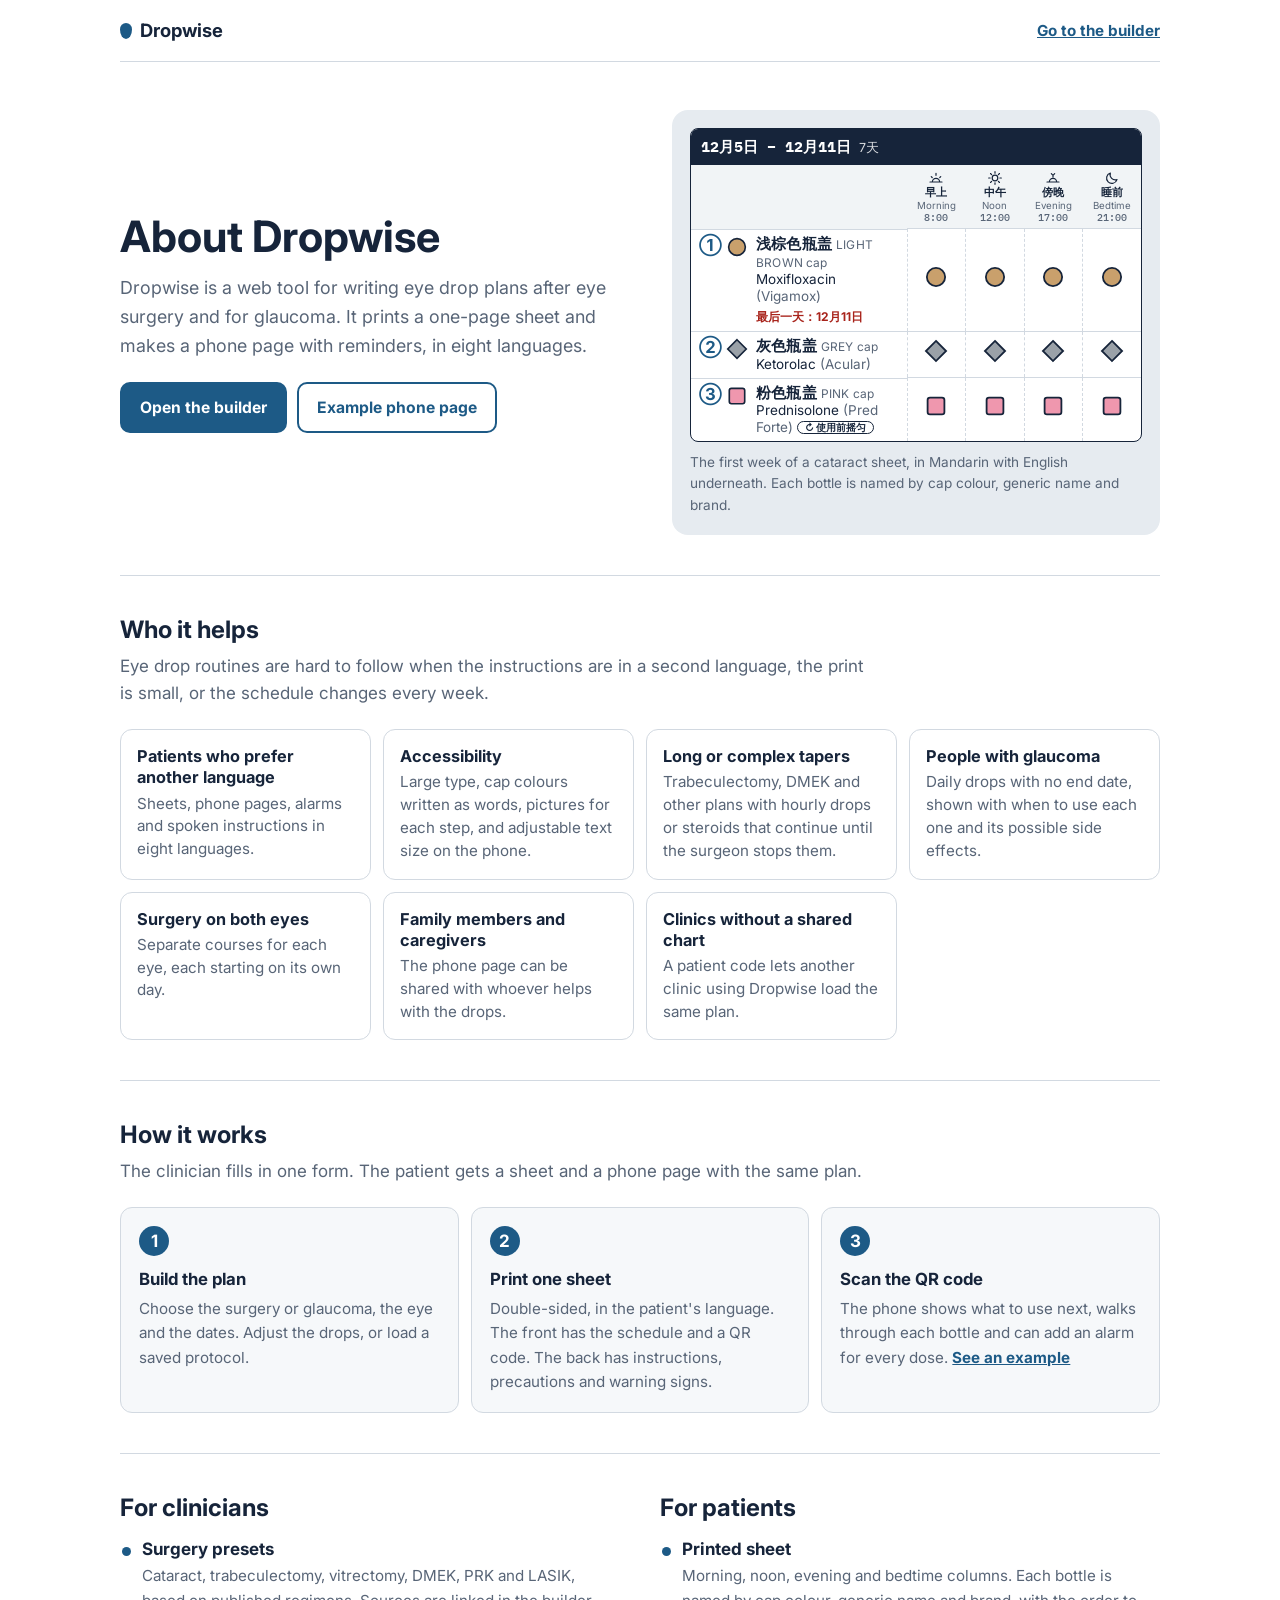
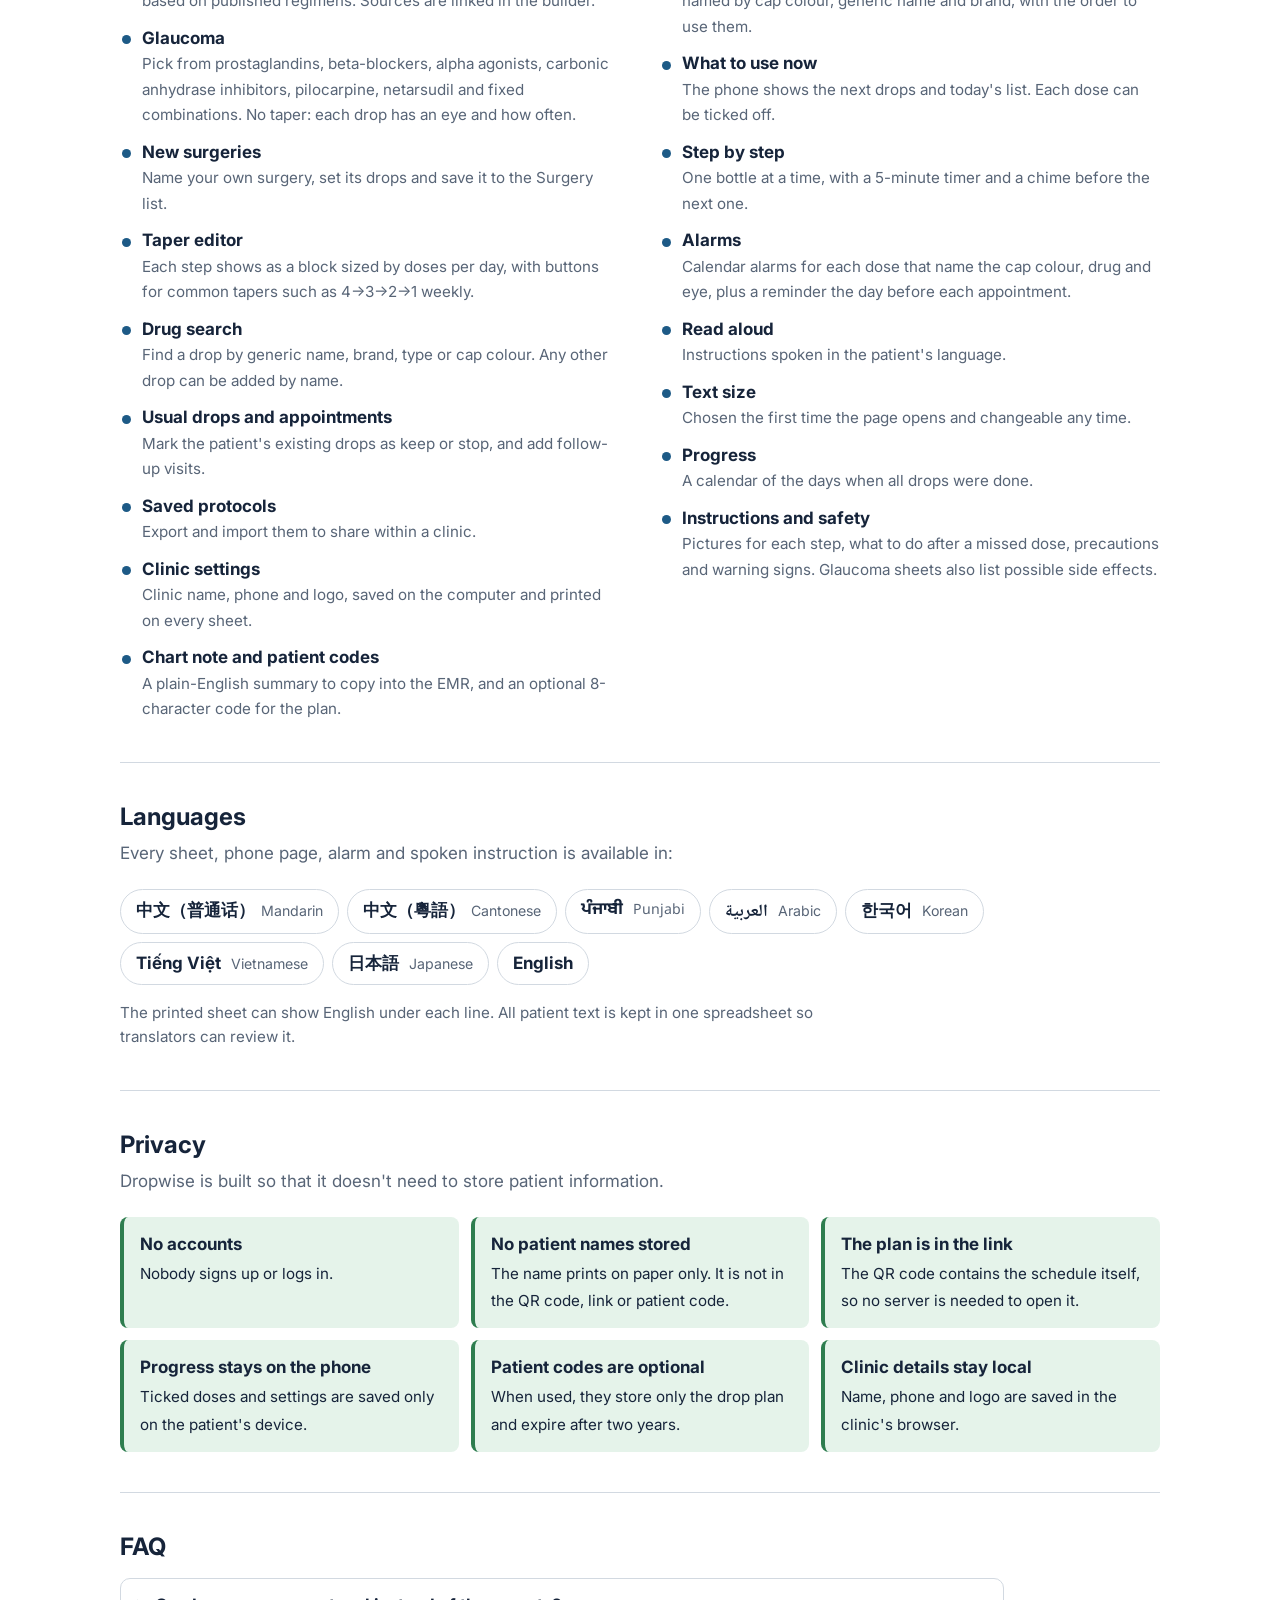
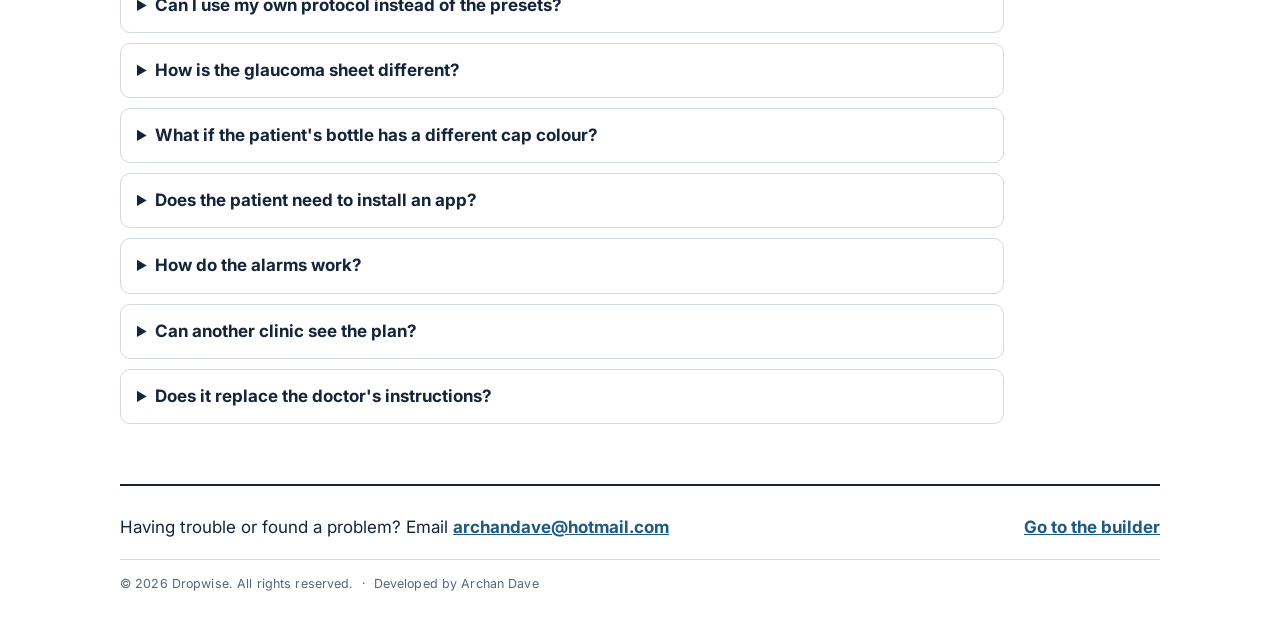
==== about.html @ 9ec84f25 "Add files via upload" ====
<!doctype html>
<html lang="en">
<head>
<meta charset="utf-8">
<meta name="viewport" content="width=device-width, initial-scale=1, viewport-fit=cover">
<title>About Dropwise</title>
<meta name="description" content="What Dropwise does: eye drop schedules after eye surgery and for glaucoma, as a printed sheet and a phone page in eight languages.">
<link rel="icon" href="icon.svg" type="image/svg+xml">
<link rel="preconnect" href="https://fonts.googleapis.com">
<link rel="stylesheet" href="https://fonts.googleapis.com/css2?family=Inter:wght@400;500;600;700&family=IBM+Plex+Mono:wght@500&family=Noto+Sans+Gurmukhi:wght@400;700&family=Noto+Naskh+Arabic:wght@400;700&display=swap">
<link rel="stylesheet" href="css/dropwise.css">
<style>
/* Layout: a hero that pairs a short description with a real pill card drawn by the app, then one section per topic. */
/* This page uses Inter; the sample card and language chips keep their script fonts through var(--f-body) */
:root{--f-body:"Inter", system-ui, -apple-system, "Segoe UI", sans-serif}
body{background:var(--paper);font-size:17px;line-height:1.6;font-family:var(--f-body)}
.wrap{max-width:1080px;margin:0 auto;padding-inline:20px}
.nav{display:flex;justify-content:space-between;align-items:center;gap:12px;padding-block:16px;border-bottom:1px solid var(--rule)}
.logo{display:flex;align-items:center;gap:8px;font-weight:700;font-size:1.15rem;color:var(--ink);text-decoration:none}
.drop-mark{width:12px;height:16px;background:var(--accent);border-radius:50%/60% 60% 40% 40%;transform:rotate(180deg);display:inline-block}
.nav a.cta{font-weight:700;color:var(--accent);font-size:.95rem}

.hero{display:grid;grid-template-columns:minmax(0,1.05fr) minmax(0,1fr);gap:40px;align-items:center;padding-block:48px 40px}
@media (max-width:860px){.hero{grid-template-columns:minmax(0,1fr);gap:28px;padding-block:32px}}
h1{font-size:clamp(1.9rem,4.4vw,2.7rem);line-height:1.12;margin:0 0 14px;text-wrap:balance}
.lede{font-size:1.12rem;color:var(--muted);margin:0 0 22px;max-width:34em}
.buttons{display:flex;flex-wrap:wrap;gap:10px}
.button{display:inline-flex;align-items:center;gap:6px;border-radius:10px;padding:11px 18px;font-weight:700;text-decoration:none;border:2px solid var(--accent);font-size:.98rem}
.button.solid{background:var(--accent);color:var(--accent-ink)}
.button.ghost{color:var(--accent);background:transparent}
.sample{background:var(--desk);border-radius:16px;padding:18px;margin:0;display:flex;flex-direction:column;gap:10px}
.sample .pcards{grid-template-columns:minmax(0,1fr)}
.sample .pcard{background:var(--paper);font-size:15px}
.sample .key,.sample .order-note{display:none}
.sample figcaption{font-size:.85rem;color:var(--muted)}

section.block{padding-block:40px;border-top:1px solid var(--rule)}
h2{font-size:1.5rem;line-height:1.2;margin:0 0 8px}
.sub{color:var(--muted);margin:0 0 22px;max-width:44em}

.cards{display:grid;grid-template-columns:repeat(auto-fill,minmax(min(100%,240px),1fr));gap:12px}
.cards article{border:1px solid var(--rule);border-radius:12px;padding:16px;background:var(--paper)}
.cards h3{font-size:1.02rem;margin:0 0 4px;line-height:1.3}
.cards p{margin:0;color:var(--muted);font-size:.95rem;line-height:1.5}

.steps{list-style:none;margin:0;padding:0;display:grid;grid-template-columns:repeat(auto-fit,minmax(min(100%,260px),1fr));gap:12px;counter-reset:step}
.steps li{border:1px solid var(--rule);border-radius:12px;padding:18px;counter-increment:step;background:var(--panel)}
.steps li::before{content:counter(step);display:grid;place-items:center;width:30px;height:30px;border-radius:50%;background:var(--accent);color:var(--accent-ink);font-weight:700;margin-bottom:10px}
.steps h3{font-size:1.05rem;margin:0 0 4px}
.steps p{margin:0;color:var(--muted);font-size:.95rem}
.steps a{color:var(--accent);font-weight:700}

.two{display:grid;grid-template-columns:repeat(2,minmax(0,1fr));gap:40px}
@media (max-width:860px){.two{grid-template-columns:minmax(0,1fr);gap:32px}}
.feat{list-style:none;margin:14px 0 0;padding:0;display:flex;flex-direction:column;gap:12px}
.feat li{position:relative;padding-inline-start:22px;line-height:1.5}
.feat li::before{content:"";position:absolute;inset-inline-start:2px;top:.55em;width:9px;height:9px;border-radius:50%;background:var(--accent)}
.feat b{display:block}
.feat span{color:var(--muted);font-size:.95rem}

.langs{display:flex;flex-wrap:wrap;gap:8px;list-style:none;margin:0;padding:0}
.langs li{border:1px solid var(--rule);border-radius:99px;padding:7px 15px;font-weight:700;background:var(--paper)}
.langs li small{font-weight:400;color:var(--muted);margin-inline-start:6px}
.note{color:var(--muted);margin:16px 0 0;max-width:46em;font-size:.95rem}

.privacy{display:grid;grid-template-columns:repeat(auto-fill,minmax(min(100%,300px),1fr));gap:12px}
.privacy div{border-inline-start:4px solid var(--good);background:var(--good-bg);border-radius:8px;padding:14px 16px}
.privacy b{display:block;margin-bottom:2px}
.privacy span{font-size:.95rem}

.faq{display:flex;flex-direction:column;gap:10px;max-width:52em;margin-top:16px}
.faq details{border:1px solid var(--rule);border-radius:10px;padding:13px 16px;background:var(--paper)}
.faq summary{font-weight:700;cursor:pointer}
.faq p{margin:8px 0 0;color:var(--muted)}

footer{border-top:2px solid var(--ink);margin-top:20px;padding-block:28px 48px;display:flex;flex-direction:column;gap:18px}
.foot-row{display:flex;justify-content:space-between;align-items:center;gap:12px 24px;flex-wrap:wrap}
.contact{margin:0}
footer a{color:var(--accent);font-weight:700}
.contact a{overflow-wrap:anywhere}
.foot-legal{margin:0;border-top:1px solid var(--rule);padding-top:14px;display:flex;flex-wrap:wrap;gap:2px 8px;font-size:.78rem;font-weight:400;color:var(--muted);letter-spacing:.01em}
@media (max-width:600px){.foot-legal .sep{display:none}.foot-legal{flex-direction:column}}
</style>
</head>
<body>
<div class="wrap">
  <nav class="nav" aria-label="Dropwise">
    <a class="logo" href="index.html"><span class="drop-mark" aria-hidden="true"></span>Dropwise</a>
    <a class="cta" href="index.html">Go to the builder</a>
  </nav>

  <header class="hero">
    <div>
      <h1>About Dropwise</h1>
      <p class="lede">Dropwise is a web tool for writing eye drop plans after eye surgery and for glaucoma. It prints a one-page sheet and makes a phone page with reminders, in eight languages.</p>
      <div class="buttons">
        <a class="button solid" href="index.html">Open the builder</a>
        <a class="button ghost" id="exampleLink" href="patient.html" target="_blank" rel="noopener">Example phone page</a>
      </div>
    </div>
    <figure class="sample" aria-label="Sample from a patient sheet">
      <div id="sampleCard"></div>
      <figcaption>The first week of a cataract sheet, in Mandarin with English underneath. Each bottle is named by cap colour, generic name and brand.</figcaption>
    </figure>
  </header>

  <section class="block" aria-labelledby="who">
    <h2 id="who">Who it helps</h2>
    <p class="sub">Eye drop routines are hard to follow when the instructions are in a second language, the print is small, or the schedule changes every week.</p>
    <div class="cards">
      <article><h3>Patients who prefer another language</h3><p>Sheets, phone pages, alarms and spoken instructions in eight languages.</p></article>
      <article><h3>Accessibility</h3><p>Large type, cap colours written as words, pictures for each step, and adjustable text size on the phone.</p></article>
      <article><h3>Long or complex tapers</h3><p>Trabeculectomy, DMEK and other plans with hourly drops or steroids that continue until the surgeon stops them.</p></article>
      <article><h3>People with glaucoma</h3><p>Daily drops with no end date, shown with when to use each one and its possible side effects.</p></article>
      <article><h3>Surgery on both eyes</h3><p>Separate courses for each eye, each starting on its own day.</p></article>
      <article><h3>Family members and caregivers</h3><p>The phone page can be shared with whoever helps with the drops.</p></article>
      <article><h3>Clinics without a shared chart</h3><p>A patient code lets another clinic using Dropwise load the same plan.</p></article>
    </div>
  </section>

  <section class="block" aria-labelledby="how">
    <h2 id="how">How it works</h2>
    <p class="sub">The clinician fills in one form. The patient gets a sheet and a phone page with the same plan.</p>
    <ol class="steps">
      <li><h3>Build the plan</h3><p>Choose the surgery or glaucoma, the eye and the dates. Adjust the drops, or load a saved protocol.</p></li>
      <li><h3>Print one sheet</h3><p>Double-sided, in the patient's language. The front has the schedule and a QR code. The back has instructions, precautions and warning signs.</p></li>
      <li><h3>Scan the QR code</h3><p>The phone shows what to use next, walks through each bottle and can add an alarm for every dose. <a id="exampleLink2" href="patient.html" target="_blank" rel="noopener">See an example</a></p></li>
    </ol>
  </section>

  <section class="block" aria-labelledby="clin">
    <div class="two">
      <div>
        <h2 id="clin">For clinicians</h2>
        <ul class="feat">
          <li><b>Surgery presets</b><span>Cataract, trabeculectomy, vitrectomy, DMEK, PRK and LASIK, based on published regimens. Sources are linked in the builder.</span></li>
          <li><b>Glaucoma</b><span>Pick from prostaglandins, beta-blockers, alpha agonists, carbonic anhydrase inhibitors, pilocarpine, netarsudil and fixed combinations. No taper: each drop has an eye and how often.</span></li>
          <li><b>New surgeries</b><span>Name your own surgery, set its drops and save it to the Surgery list.</span></li>
          <li><b>Taper editor</b><span>Each step shows as a block sized by doses per day, with buttons for common tapers such as 4→3→2→1 weekly.</span></li>
          <li><b>Drug search</b><span>Find a drop by generic name, brand, type or cap colour. Any other drop can be added by name.</span></li>
          <li><b>Usual drops and appointments</b><span>Mark the patient's existing drops as keep or stop, and add follow-up visits.</span></li>
          <li><b>Saved protocols</b><span>Export and import them to share within a clinic.</span></li>
          <li><b>Clinic settings</b><span>Clinic name, phone and logo, saved on the computer and printed on every sheet.</span></li>
          <li><b>Chart note and patient codes</b><span>A plain-English summary to copy into the EMR, and an optional 8-character code for the plan.</span></li>
        </ul>
      </div>
      <div>
        <h2 id="pat">For patients</h2>
        <ul class="feat">
          <li><b>Printed sheet</b><span>Morning, noon, evening and bedtime columns. Each bottle is named by cap colour, generic name and brand, with the order to use them.</span></li>
          <li><b>What to use now</b><span>The phone shows the next drops and today's list. Each dose can be ticked off.</span></li>
          <li><b>Step by step</b><span>One bottle at a time, with a 5-minute timer and a chime before the next one.</span></li>
          <li><b>Alarms</b><span>Calendar alarms for each dose that name the cap colour, drug and eye, plus a reminder the day before each appointment.</span></li>
          <li><b>Read aloud</b><span>Instructions spoken in the patient's language.</span></li>
          <li><b>Text size</b><span>Chosen the first time the page opens and changeable any time.</span></li>
          <li><b>Progress</b><span>A calendar of the days when all drops were done.</span></li>
          <li><b>Instructions and safety</b><span>Pictures for each step, what to do after a missed dose, precautions and warning signs. Glaucoma sheets also list possible side effects.</span></li>
        </ul>
      </div>
    </div>
  </section>

  <section class="block" aria-labelledby="langs">
    <h2 id="langs">Languages</h2>
    <p class="sub">Every sheet, phone page, alarm and spoken instruction is available in:</p>
    <ul class="langs">
      <li lang="zh-Hans">中文（普通话）<small>Mandarin</small></li>
      <li lang="zh-Hant">中文（粵語）<small>Cantonese</small></li>
      <li lang="pa">ਪੰਜਾਬੀ <small>Punjabi</small></li>
      <li><span lang="ar" dir="rtl">العربية</span> <small>Arabic</small></li>
      <li lang="ko">한국어 <small>Korean</small></li>
      <li lang="vi">Tiếng Việt <small>Vietnamese</small></li>
      <li lang="ja">日本語 <small>Japanese</small></li>
      <li>English</li>
    </ul>
    <p class="note">The printed sheet can show English under each line. All patient text is kept in one spreadsheet so translators can review it.</p>
  </section>

  <section class="block" aria-labelledby="privacy">
    <h2 id="privacy">Privacy</h2>
    <p class="sub">Dropwise is built so that it doesn't need to store patient information.</p>
    <div class="privacy">
      <div><b>No accounts</b><span>Nobody signs up or logs in.</span></div>
      <div><b>No patient names stored</b><span>The name prints on paper only. It is not in the QR code, link or patient code.</span></div>
      <div><b>The plan is in the link</b><span>The QR code contains the schedule itself, so no server is needed to open it.</span></div>
      <div><b>Progress stays on the phone</b><span>Ticked doses and settings are saved only on the patient's device.</span></div>
      <div><b>Patient codes are optional</b><span>When used, they store only the drop plan and expire after two years.</span></div>
      <div><b>Clinic details stay local</b><span>Name, phone and logo are saved in the clinic's browser.</span></div>
    </div>
  </section>

  <section class="block" aria-labelledby="faq">
    <h2 id="faq">FAQ</h2>
    <div class="faq">
      <details><summary>Can I use my own protocol instead of the presets?</summary><p>Yes. Every drop and taper step can be edited, and the result can be saved as a protocol or as a new surgery.</p></details>
      <details><summary>How is the glaucoma sheet different?</summary><p>There is no taper or end date. The sheet shows one "every day" card with the time of day for each drop, then a card per bottle with which eye, how often and possible side effects. The back has glaucoma precautions and warning signs.</p></details>
      <details><summary>What if the patient's bottle has a different cap colour?</summary><p>Change the cap colour for that drop in the builder. The sheet, phone page and alarms also remind patients to check the drug name on the label.</p></details>
      <details><summary>Does the patient need to install an app?</summary><p>No. The QR code opens a web page. It can be added to the home screen and works without internet once opened.</p></details>
      <details><summary>How do the alarms work?</summary><p>The phone page creates a calendar file, and the phone's calendar sounds an alarm at each dose time. If the plan changes, the patient is told to delete the old alarms before adding new ones.</p></details>
      <details><summary>Can another clinic see the plan?</summary><p>Only if the patient shares their link or code. A clinic that uses Dropwise can enter the code to load the plan.</p></details>
      <details><summary>Does it replace the doctor's instructions?</summary><p>No. The presets are starting points. The sheet shows whatever the prescribing doctor sets, and patients should follow their own doctor's instructions.</p></details>
    </div>
  </section>

  <footer>
    <div class="foot-row">
      <p class="contact">Having trouble or found a problem? Email <a href="mailto:archandave@hotmail.com?subject=Dropwise">archandave@hotmail.com</a></p>
      <a href="index.html">Go to the builder</a>
    </div>
    <p class="foot-legal"><span>© 2026 Dropwise. All rights reserved.</span><span class="sep" aria-hidden="true">·</span><span>Developed by Archan Dave</span></p>
  </footer>
</div>

<script src="js/i18n.js"></script>
<script src="js/core.js"></script>
<script>
(() => {
  const today = new Date(); today.setHours(0,0,0,0);
  const cataract = () => DW.PRESETS.cataract.map(([drug, ph]) => ({drug, eye:"R", off:0, phases:ph.map(([f,n]) => ({f, n}))}));
  /* The example phone page uses today's dates so it always shows a schedule in progress */
  const start = DW.addDays(today, -8);
  const R = {s:"cataract", e:"R", sd:DW.iso(DW.addDays(start,-1)), st:DW.iso(start), iss:DW.iso(DW.addDays(start,-1)), l:"en", p:"", d:cataract(), u:[], a:[]};
  const url = "patient.html#r=" + DW.encode(R);
  document.getElementById("exampleLink").href = url; document.getElementById("exampleLink2").href = url;
  /* The sample is drawn by the same code as the printed sheet: the first card of the cataract preset */
  const box = document.getElementById("sampleCard"), tmp = document.createElement("div");
  tmp.innerHTML = DW.pillCardsHTML({...R, st:DW.iso(today), sd:DW.iso(today), l:"zh-Hans"}, "zh-Hans", true);
  box.lang = "zh-Hans"; box.className = "pcards"; box.appendChild(tmp.querySelector(".pcard"));
})();
</script>
</body>
</html>
---- css/dropwise.css ----
/* Dropwise shared styles: colour tokens, fonts, drop marks and the patient-sheet components used by both pages. */
:root{
  --desk:#e6ebf0; --panel:#f6f8fa; --paper:#ffffff; --ink:#16243a; --muted:#586577; --rule:#d2d9e1;
  --accent:#1d5a86; --accent-ink:#ffffff; --flu:#dbe94f; --good:#2e7d4f; --good-bg:#e5f3ea;
  --warn:#a8231b; --warn-bg:#fcebe9; --field:#ffffff; --tint:color-mix(in srgb,var(--rule) 30%,transparent);
  /* Cap colours (AAO topical ocular cap colour code, plus common glaucoma caps) */
  --cap-tan:#c9a06c; --cap-pink:#ef97ae; --cap-gray:#9aa1a8; --cap-red:#d44343; --cap-green:#3f9b5b; --cap-purple:#8b62c7;
  --cap-yellow:#e8c93c; --cap-teal:#2aa3a3; --cap-orange:#e88a2e; --cap-blue:#3d7cc9; --cap-white:#f7f7f4; --cap-navy:#22356b; --cap-lightgreen:#8fd18a;
  --f-body:"Atkinson Hyperlegible", system-ui, -apple-system, "Segoe UI", sans-serif;
  --f-mono:"IBM Plex Mono", ui-monospace, "SFMono-Regular", Menlo, monospace;
  color-scheme:light;
}
@media (prefers-color-scheme: dark){ :root:not([data-theme="light"]){
  --desk:#0f141a; --panel:#141b23; --paper:#1a222c; --ink:#e5ebf1; --muted:#9ba8b6; --rule:#2c3744;
  --accent:#7db4de; --accent-ink:#0f141a; --flu:#c6d93a; --good:#7fd19e; --good-bg:#1c3326;
  --warn:#ff8f85; --warn-bg:#3a2020; --field:#10161d; color-scheme:dark } }
:root[data-theme="dark"]{
  --desk:#0f141a; --panel:#141b23; --paper:#1a222c; --ink:#e5ebf1; --muted:#9ba8b6; --rule:#2c3744;
  --accent:#7db4de; --accent-ink:#0f141a; --flu:#c6d93a; --good:#7fd19e; --good-bg:#1c3326;
  --warn:#ff8f85; --warn-bg:#3a2020; --field:#10161d; color-scheme:dark }

*{box-sizing:border-box}
html,body{margin:0}
body{background:var(--desk);color:var(--ink);font-family:var(--f-body);font-size:15px;line-height:1.5}
[hidden]{display:none!important}
img,svg{max-width:100%}
button,input,select,textarea{font:inherit}
:focus-visible{outline:2px solid var(--accent);outline-offset:2px}

/* Script-specific fonts */
:lang(pa){font-family:"Noto Sans Gurmukhi",var(--f-body)}
:lang(ar){font-family:"Noto Naskh Arabic",var(--f-body)}
:lang(zh-Hans){font-family:var(--f-body),"PingFang SC","Noto Sans CJK SC","Microsoft YaHei",sans-serif}
:lang(zh-Hant){font-family:var(--f-body),"PingFang HK","PingFang TC","Noto Sans CJK TC","Microsoft JhengHei",sans-serif}
:lang(ja){font-family:var(--f-body),"Hiragino Sans","Noto Sans CJK JP","Yu Gothic",sans-serif}
:lang(ko){font-family:var(--f-body),"Apple SD Gothic Neo","Noto Sans CJK KR","Malgun Gothic",sans-serif}
.en{display:block;font-family:var(--f-body);font-size:.8em;color:var(--muted);font-weight:400;line-height:1.3;margin-top:1px}

/* Drop marks: shape = type of drop, fill = cap colour */
.mark{flex:none;display:inline-block;vertical-align:middle;overflow:visible}
.drug-name{display:flex;align-items:center;gap:6px 7px;font-weight:700;flex-wrap:wrap;line-height:1.25}
.drug-name .brand{font-weight:400;color:var(--muted)}
.drug-cls{font-weight:400;font-size:.88em;margin-top:2px;padding-inline-start:25px}
.badge{font-size:.72em;font-weight:700;border:1px solid currentColor;border-radius:99px;padding:0 7px;white-space:nowrap;line-height:1.5}
.badge.eye{background:var(--ink);color:var(--paper);border-color:var(--ink)}
.no-wrap{white-space:nowrap}
.tnum{font-family:var(--f-mono);font-variant-numeric:tabular-nums}

/* At a glance (taper staircase) */
.tbl-wrap{overflow-x:auto;border:1px solid var(--rule);border-radius:8px}
.glance{border-collapse:collapse;width:100%}
.glance th,.glance td{padding:7px 10px;border-bottom:1px solid var(--rule);text-align:center;vertical-align:middle}
.glance tr:last-child td{border-bottom:0}
.glance thead th{font-size:.85em;background:var(--tint);vertical-align:bottom}
.glance thead .drug-name{flex-direction:column;gap:3px;justify-content:center}
.glance th:first-child,.glance td:first-child{text-align:start}
.glance .range{font-family:var(--f-mono);font-size:.85em;white-space:nowrap;font-variant-numeric:tabular-nums}
.glance .range small{display:block;color:var(--muted);font-family:var(--f-body);font-size:.92em}
.glance tr.now td{background:color-mix(in srgb,var(--flu) 30%,transparent)}
.dots{display:inline-flex;gap:4px;flex-wrap:wrap;justify-content:center}
.cell-note{font-size:.82em;font-weight:700;display:inline-flex;align-items:center;gap:4px}
.cell-none{color:var(--muted)}
.key{margin:6px 0 0;font-size:.82em;color:var(--muted)}
.legend{display:grid;grid-template-columns:repeat(auto-fit,minmax(230px,1fr));gap:8px 18px}

/* What to use and when (stages × clock times) */
.order-note{margin:0;font-size:.88em;font-weight:700}
.when-tbl{border-collapse:collapse;width:100%}
.when-tbl th,.when-tbl td{padding:6px 8px;border-bottom:1px solid var(--rule);text-align:center;vertical-align:middle}
.when-tbl tr:last-child td{border-bottom:0}
.when-tbl thead th{background:var(--tint);font-size:.82em;font-weight:500;white-space:nowrap}
.when-tbl thead th .ico{width:16px;height:16px;color:var(--muted);display:block;margin:0 auto 1px}
.when-tbl th:first-child,.when-tbl td:first-child{text-align:start}
.when-tbl .range{font-family:var(--f-mono);font-size:.85em;white-space:nowrap;font-variant-numeric:tabular-nums}
.when-tbl .range .prn{display:flex;align-items:center;gap:3px;font-family:var(--f-body);color:var(--muted);font-size:.9em;white-space:normal}
.seq{display:inline-flex;align-items:center;gap:2px}
.seq .arrow{width:9px;height:9px;display:inline-block;position:relative}
.seq .arrow::before{content:"";position:absolute;inset:2px 1px;border-top:1.5px solid var(--muted)}
.seq .arrow::after{content:"";position:absolute;right:0;top:2px;width:4px;height:4px;border:solid var(--muted);border-width:1.5px 1.5px 0 0;transform:rotate(45deg)}
[dir="rtl"] .seq .arrow{transform:scaleX(-1)}
.ico{width:18px;height:18px}
.eye-head{break-after:avoid;page-break-after:avoid;margin:4px 0 0;display:flex;align-items:baseline;gap:8px;font-size:1em}
.eye-head .badge{font-size:.9em;padding:2px 10px}
.eye-head .en{display:inline}

/* Usual drops and appointments */
.usual,.appts{list-style:none;margin:0;padding:0;display:flex;flex-direction:column;gap:6px}
.usual li{display:grid;grid-template-columns:auto minmax(0,1fr);align-items:center;gap:2px 8px}
.usual .u-act{grid-column:2}
.usual .u-name{font-weight:700}
.usual .u-act{font-size:.92em}
.usual li.stop .u-name{text-decoration:line-through;text-decoration-thickness:2px}
.usual li.stop .u-act{color:var(--warn);font-weight:700}
.appts li{font-size:.95em}

/* How to use your drops: pictogram cards */
.how-grid{list-style:none;margin:0;padding:0;display:grid;grid-template-columns:repeat(auto-fit,minmax(200px,1fr));gap:10px;counter-reset:how}
.how-grid li{display:grid;grid-template-columns:56px minmax(0,1fr);gap:10px;align-items:center;border:1px solid var(--rule);border-radius:8px;padding:8px 10px;counter-increment:how}
.how-grid .picto{width:56px;height:56px;color:var(--ink);position:relative}
.how-grid .picto::before{content:counter(how);position:absolute;inset-inline-start:-4px;top:-4px;background:var(--ink);color:var(--paper);font-weight:700;font-size:.75rem;width:18px;height:18px;border-radius:50%;display:grid;place-items:center;font-family:var(--f-body)}
.missed{border-inline-start:4px solid var(--accent);background:var(--tint);padding:8px 12px;border-radius:4px;font-weight:700}

.tips{margin:0;padding-inline-start:1.2em;display:flex;flex-direction:column;gap:5px}
.warn{border:2px solid var(--warn);background:var(--warn-bg);border-radius:8px;padding:12px 16px}
.warn h3,.warn h2{color:var(--warn)}
.warn ul{margin:0;padding-inline-start:1.2em;display:flex;flex-direction:column;gap:4px;font-weight:700}
.phone-num{font-family:var(--f-mono);direction:ltr;unicode-bidi:isolate}

@media (prefers-reduced-motion:reduce){*{transition:none!important;animation:none!important}}

/* Bottle label: cap colour in words, then generic (brand) */
.bottle{display:flex;align-items:flex-start;gap:8px;min-width:0}
.bottle .mark{margin-top:1px}
.b-text{display:flex;flex-direction:column;min-width:0}
.b-cap{font-weight:700;font-size:1.02em;line-height:1.2;letter-spacing:.01em}
.en-in{font-family:var(--f-body);font-weight:400;font-size:.78em;color:var(--muted)}
.b-name .badge{vertical-align:1px}
.b-name{font-size:.9em;line-height:1.25;overflow-wrap:break-word}
.b-name .brand{color:var(--muted)}
.b-badges{display:flex;flex-wrap:wrap;gap:4px;margin-top:3px}
.b-what{font-size:.82em;color:var(--muted);margin-top:2px}
.b-last{font-size:.8em;font-weight:700;margin-top:2px;color:var(--warn)}
.badge.today{background:var(--flu);color:#16243a;border-color:transparent}

/* Pill cards: one per taper stage, four fixed time-of-day columns so they never overflow */
.pcards{display:grid;grid-template-columns:repeat(auto-fill,minmax(min(100%,330px),1fr));gap:10px}
.pcard{border:1.5px solid var(--ink);border-radius:8px;overflow:hidden;min-width:0;break-inside:avoid}
.pcard.now{box-shadow:0 0 0 3px color-mix(in srgb,var(--flu) 70%,transparent)}
.pcard header{display:flex;align-items:baseline;gap:8px;flex-wrap:wrap;padding:6px 10px;background:var(--ink);color:var(--paper);font-weight:700}
.pcard header small{font-weight:400;opacity:.85}
.pc{border-collapse:collapse;width:100%;table-layout:fixed}
.pc th{font-size:.72em;font-weight:700;padding:5px 2px 4px;text-align:center;vertical-align:bottom;background:var(--tint);line-height:1.15}
.pc th:first-child{width:48%}
.pc th .ico{width:16px;height:16px;display:block;margin:0 auto 1px;color:var(--ink)}
.pc th .s-name{display:block}
.pc th .en{font-size:.9em;margin:0}
.pc th .s-time{display:block;font-family:var(--f-mono);font-weight:500;color:var(--muted);font-size:.95em}
.pc td{border-top:1px solid var(--rule);padding:5px 2px;text-align:center;vertical-align:middle}
.pc td + td{border-inline-start:1px dashed var(--rule)}
.pc td.pc-name{text-align:start;padding:5px 8px;display:flex;gap:4px;align-items:flex-start}
.pc td.pc-name .num{color:var(--accent);font-size:1.1em;line-height:1.3}
.pc td.span{font-weight:700;font-size:.9em}
.pc .dose{display:inline-flex}
.pcards.one{grid-template-columns:minmax(0,1fr)}
.pcards.one .pc th:first-child{width:40%}
.pcard header .en{display:inline;color:inherit;opacity:.8;margin-inline-start:6px}

/* Glaucoma: one row per bottle with which eye, how often and possible side effects */
.info-tbl{border-collapse:collapse;width:100%;border:1.5px solid var(--ink);border-radius:8px;overflow:hidden;border-spacing:0}
.info-tbl th{background:var(--ink);color:var(--paper);text-align:start;font-size:.85em;padding:5px 10px}
.info-tbl th .en{display:inline;color:inherit;opacity:.8;margin-inline-start:6px}
.info-tbl td{border-top:1px solid var(--rule);padding:5px 10px;vertical-align:top}
.info-tbl tr{break-inside:avoid}
.info-drop{width:35%}
.info-name{display:grid;grid-template-columns:auto minmax(0,1fr);align-items:start;gap:7px;line-height:1.25}
.info-name .brand{color:var(--muted)}
.info-cls{font-size:.85em;color:var(--muted);margin-top:2px}
.info-when{display:flex;align-items:flex-start;gap:5px;font-weight:700;margin-top:4px;font-size:.95em}
.info-when .ico{width:16px;height:16px;flex:none;margin-top:1px}
.info-se{font-size:.9em}
.info-se .se-lbl{display:none}
.sr-only{position:absolute;width:1px;height:1px;overflow:hidden;clip:rect(0 0 0 0);white-space:nowrap}
/* On a phone the two columns stack */
@media (max-width:560px){
  .info-tbl,.info-tbl tbody,.info-tbl tr,.info-tbl td{display:block;width:auto}
  .info-tbl thead{display:none}
  .info-tbl tr + tr{border-top:1.5px solid var(--ink)}
  .info-tbl td{border-top:0}
  .info-tbl td.info-se{padding-top:0;padding-inline-start:39px}
  .info-se .se-lbl{display:block;color:var(--muted);font-size:.92em}
  .info-se .se-lbl .en{display:inline;margin-inline-start:5px}
}
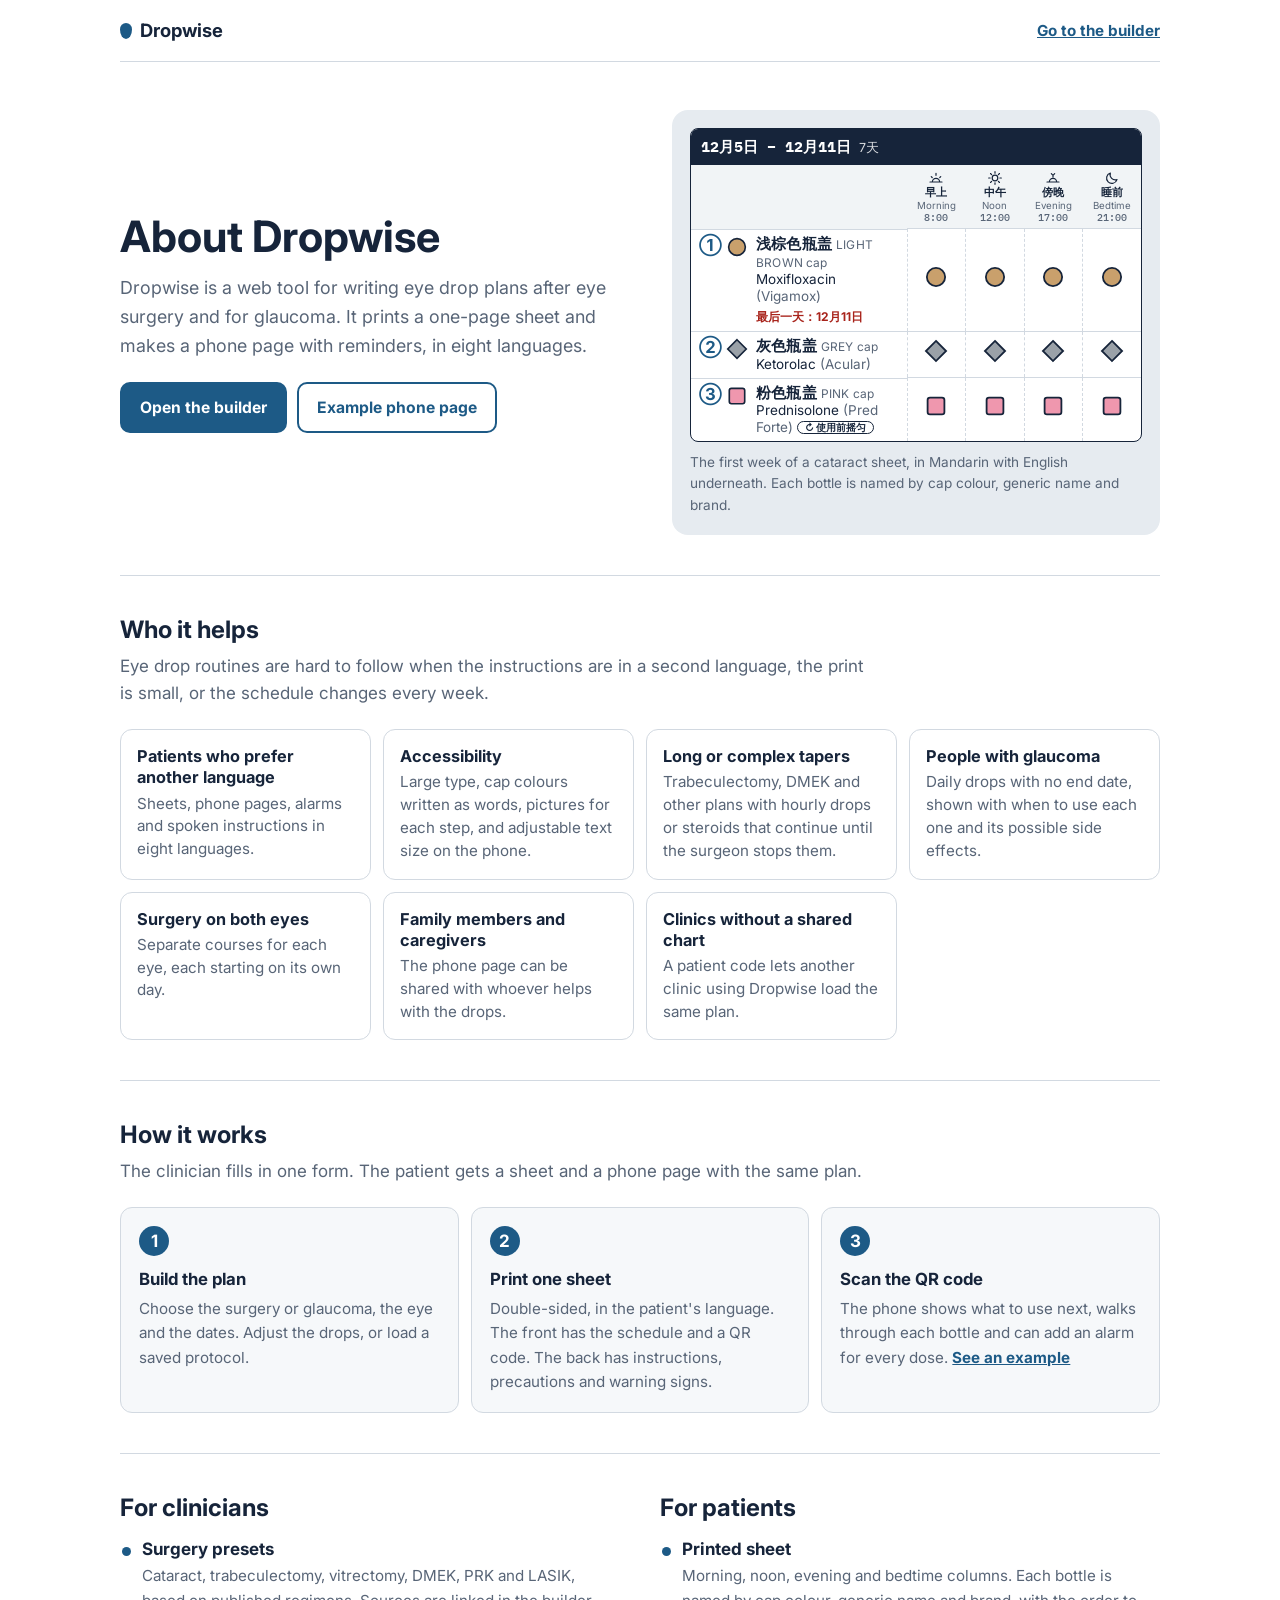
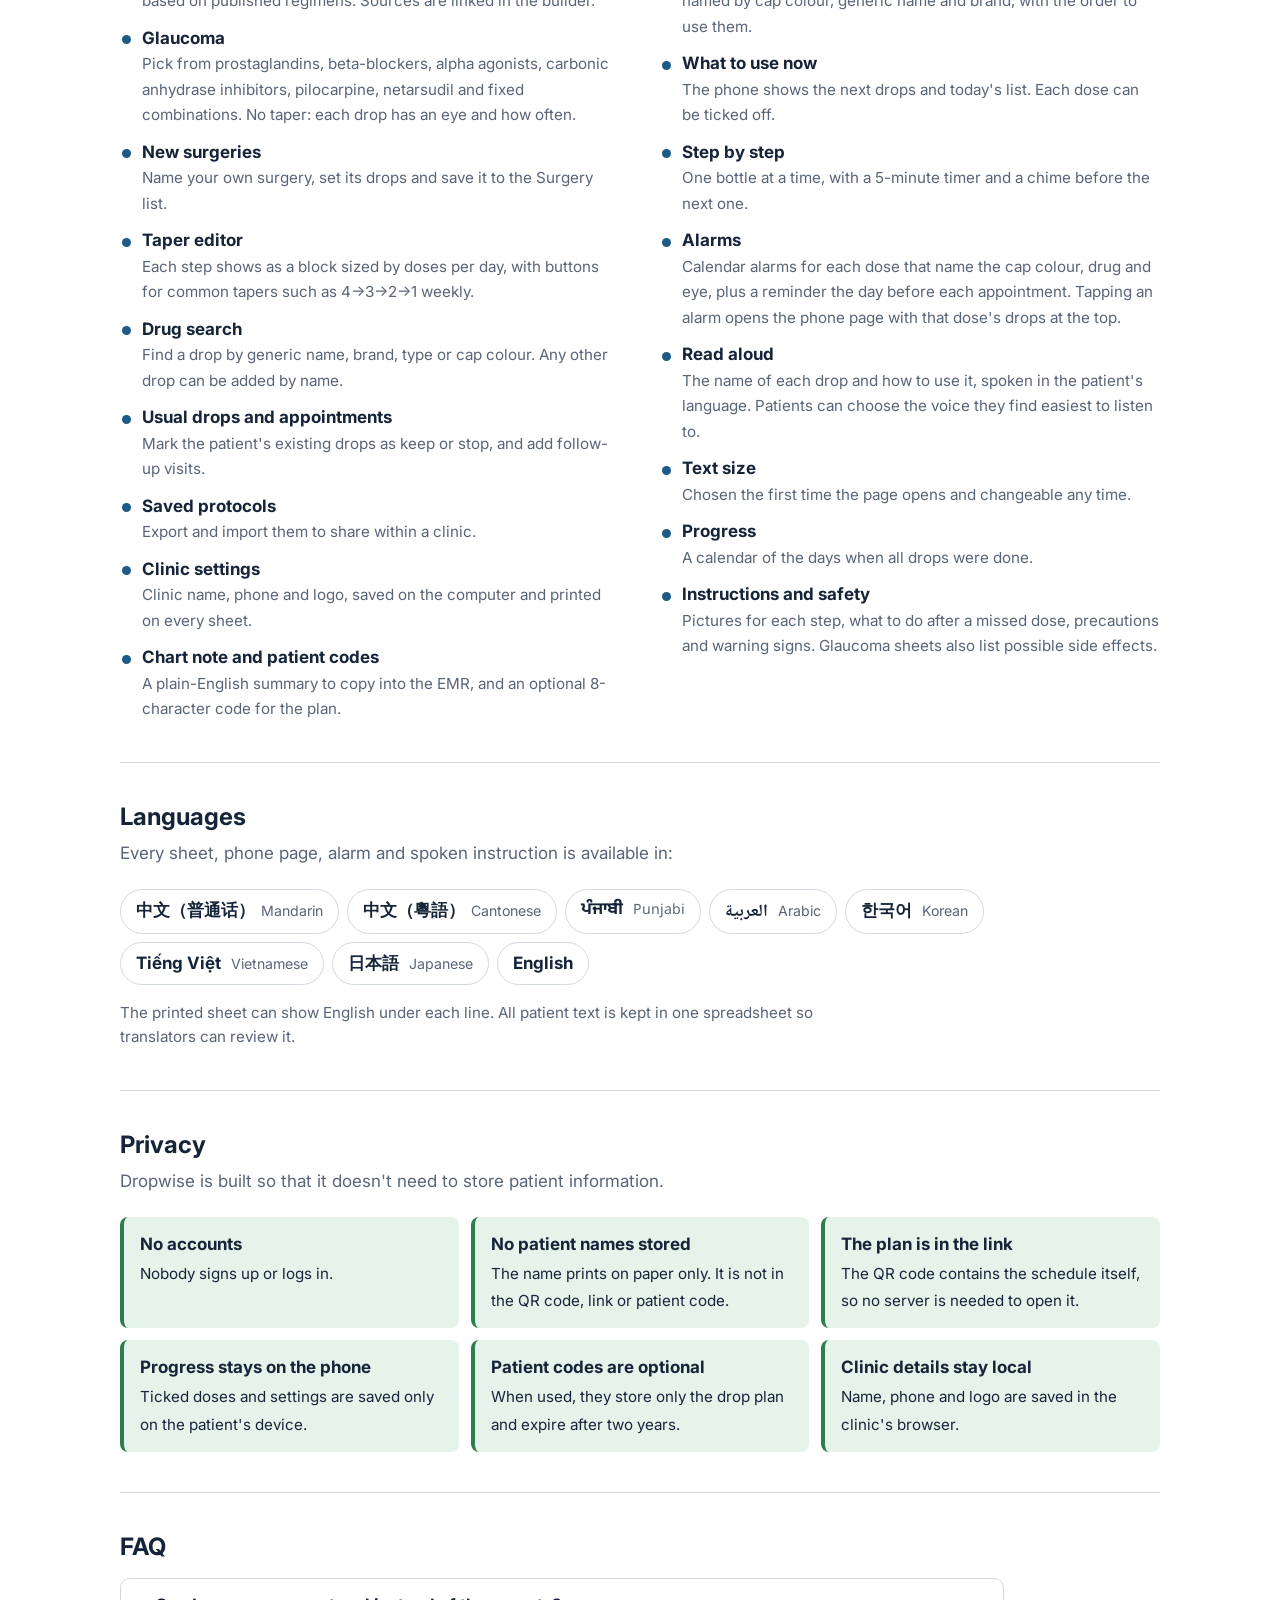
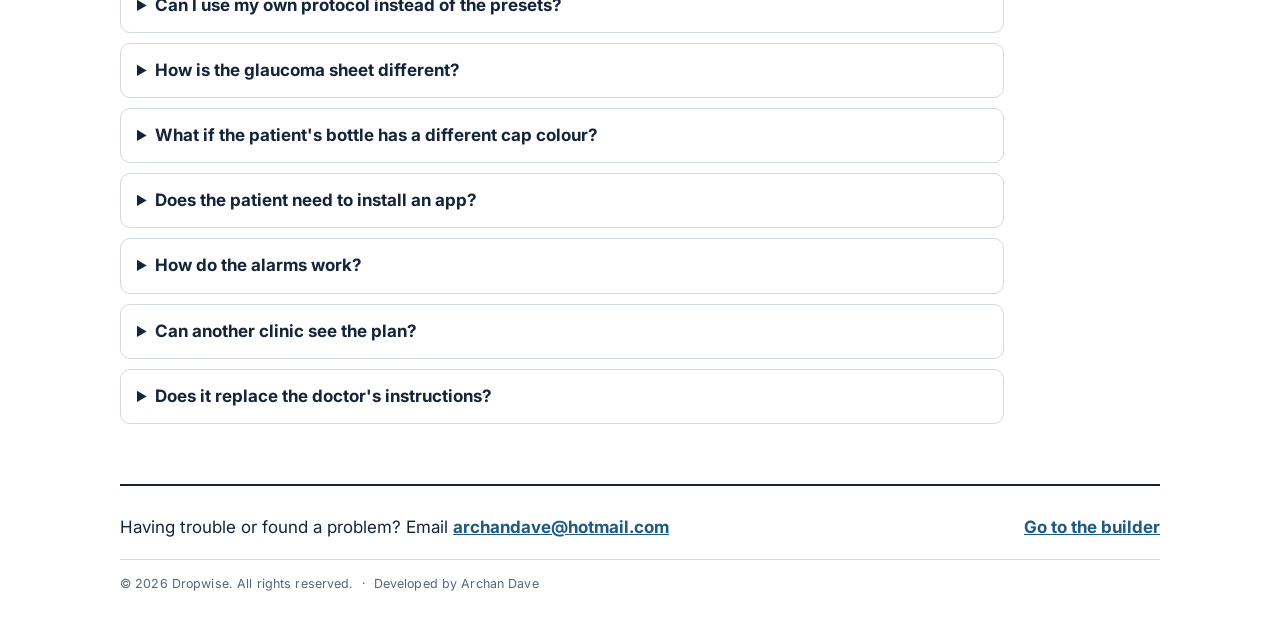
==== commit 47123655: "Add files via upload" ====
--- a/about.html
+++ b/about.html
@@ -150,8 +150,8 @@
           <li><b>Printed sheet</b><span>Morning, noon, evening and bedtime columns. Each bottle is named by cap colour, generic name and brand, with the order to use them.</span></li>
           <li><b>What to use now</b><span>The phone shows the next drops and today's list. Each dose can be ticked off.</span></li>
           <li><b>Step by step</b><span>One bottle at a time, with a 5-minute timer and a chime before the next one.</span></li>
-          <li><b>Alarms</b><span>Calendar alarms for each dose that name the cap colour, drug and eye, plus a reminder the day before each appointment.</span></li>
-          <li><b>Read aloud</b><span>Instructions spoken in the patient's language.</span></li>
+          <li><b>Alarms</b><span>Calendar alarms for each dose that name the cap colour, drug and eye, plus a reminder the day before each appointment. Tapping an alarm opens the phone page with that dose's drops at the top.</span></li>
+          <li><b>Read aloud</b><span>The name of each drop and how to use it, spoken in the patient's language. Patients can choose the voice they find easiest to listen to.</span></li>
           <li><b>Text size</b><span>Chosen the first time the page opens and changeable any time.</span></li>
           <li><b>Progress</b><span>A calendar of the days when all drops were done.</span></li>
           <li><b>Instructions and safety</b><span>Pictures for each step, what to do after a missed dose, precautions and warning signs. Glaucoma sheets also list possible side effects.</span></li>
@@ -196,7 +196,7 @@
       <details><summary>How is the glaucoma sheet different?</summary><p>There is no taper or end date. The sheet shows one "every day" card with the time of day for each drop, then a card per bottle with which eye, how often and possible side effects. The back has glaucoma precautions and warning signs.</p></details>
       <details><summary>What if the patient's bottle has a different cap colour?</summary><p>Change the cap colour for that drop in the builder. The sheet, phone page and alarms also remind patients to check the drug name on the label.</p></details>
       <details><summary>Does the patient need to install an app?</summary><p>No. The QR code opens a web page. It can be added to the home screen and works without internet once opened.</p></details>
-      <details><summary>How do the alarms work?</summary><p>The phone page creates a calendar file, and the phone's calendar sounds an alarm at each dose time. If the plan changes, the patient is told to delete the old alarms before adding new ones.</p></details>
+      <details><summary>How do the alarms work?</summary><p>The phone page creates a calendar file, and the phone's calendar sounds an alarm at each dose time. Tapping an alarm opens the phone page with the drops due at that time, for that day of the plan, at the top. If the plan changes, the patient is told to delete the old alarms before adding new ones.</p></details>
       <details><summary>Can another clinic see the plan?</summary><p>Only if the patient shares their link or code. A clinic that uses Dropwise can enter the code to load the plan.</p></details>
       <details><summary>Does it replace the doctor's instructions?</summary><p>No. The presets are starting points. The sheet shows whatever the prescribing doctor sets, and patients should follow their own doctor's instructions.</p></details>
     </div>
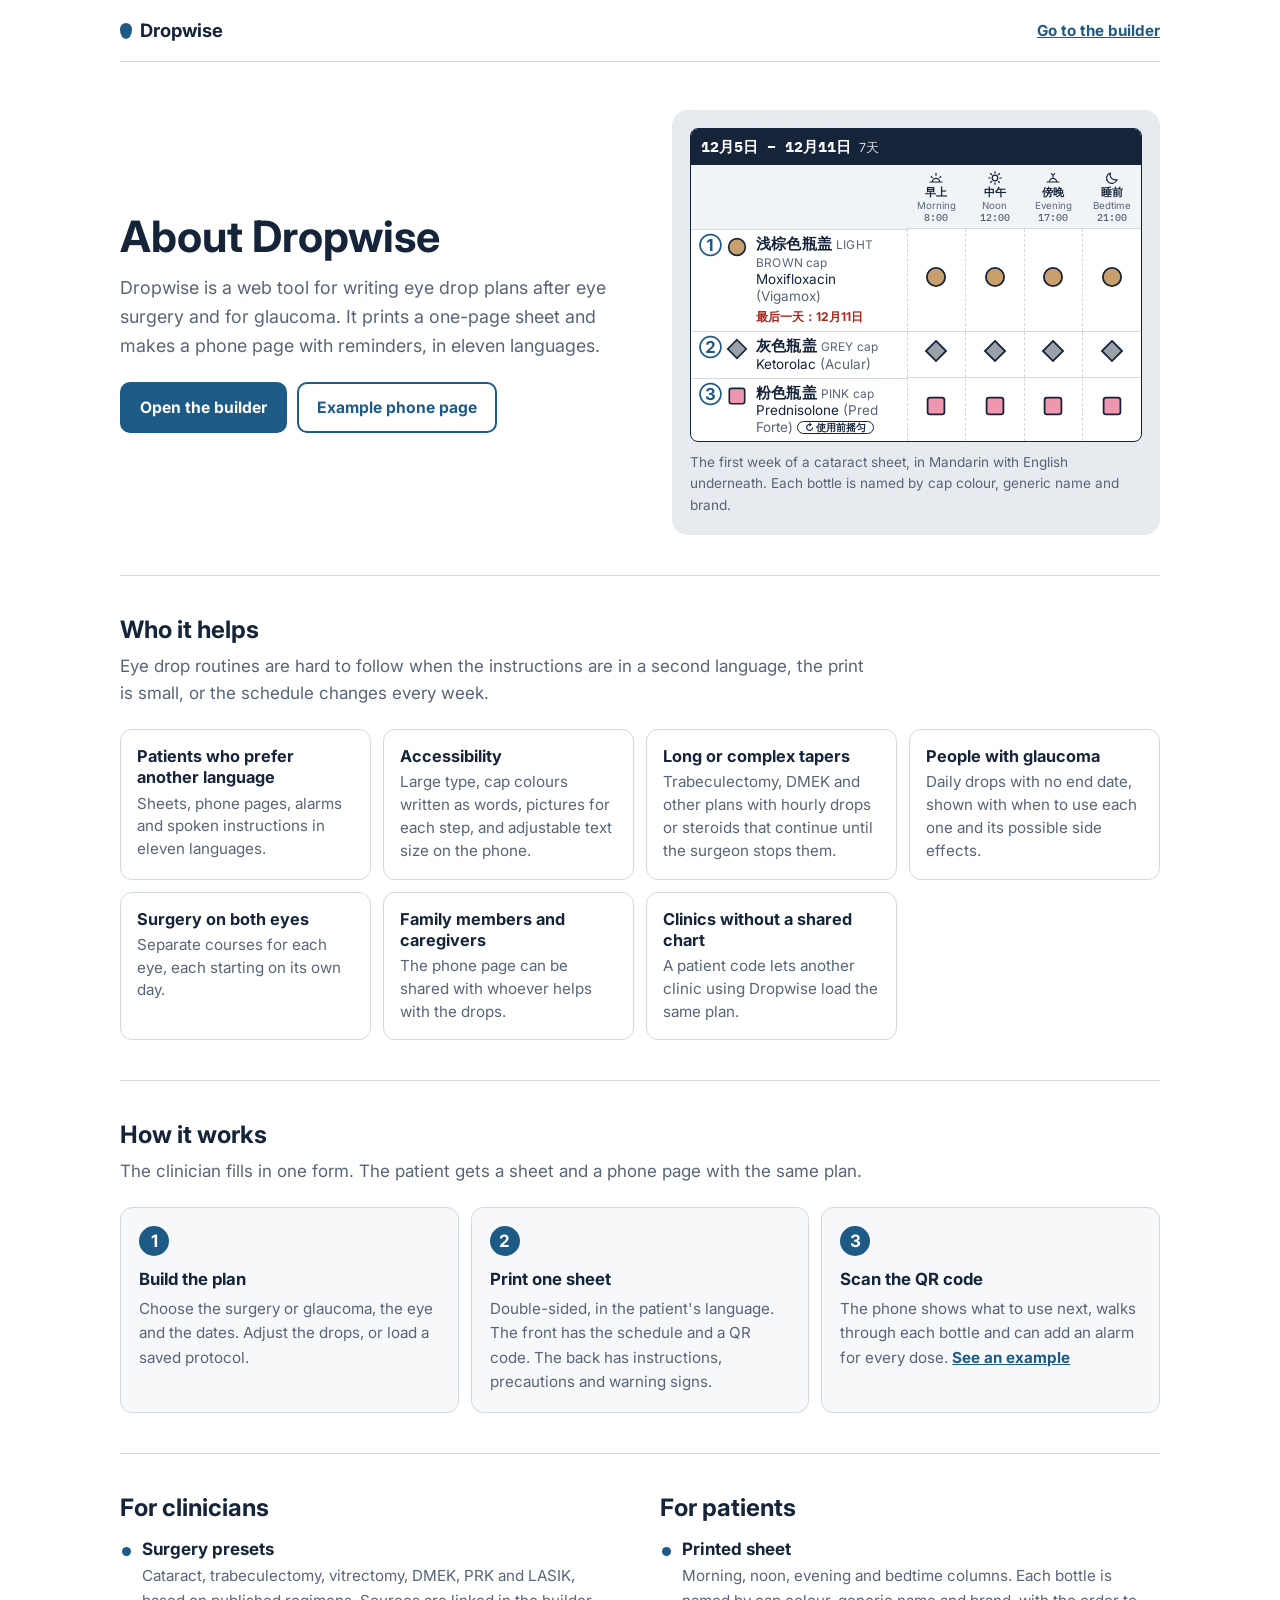
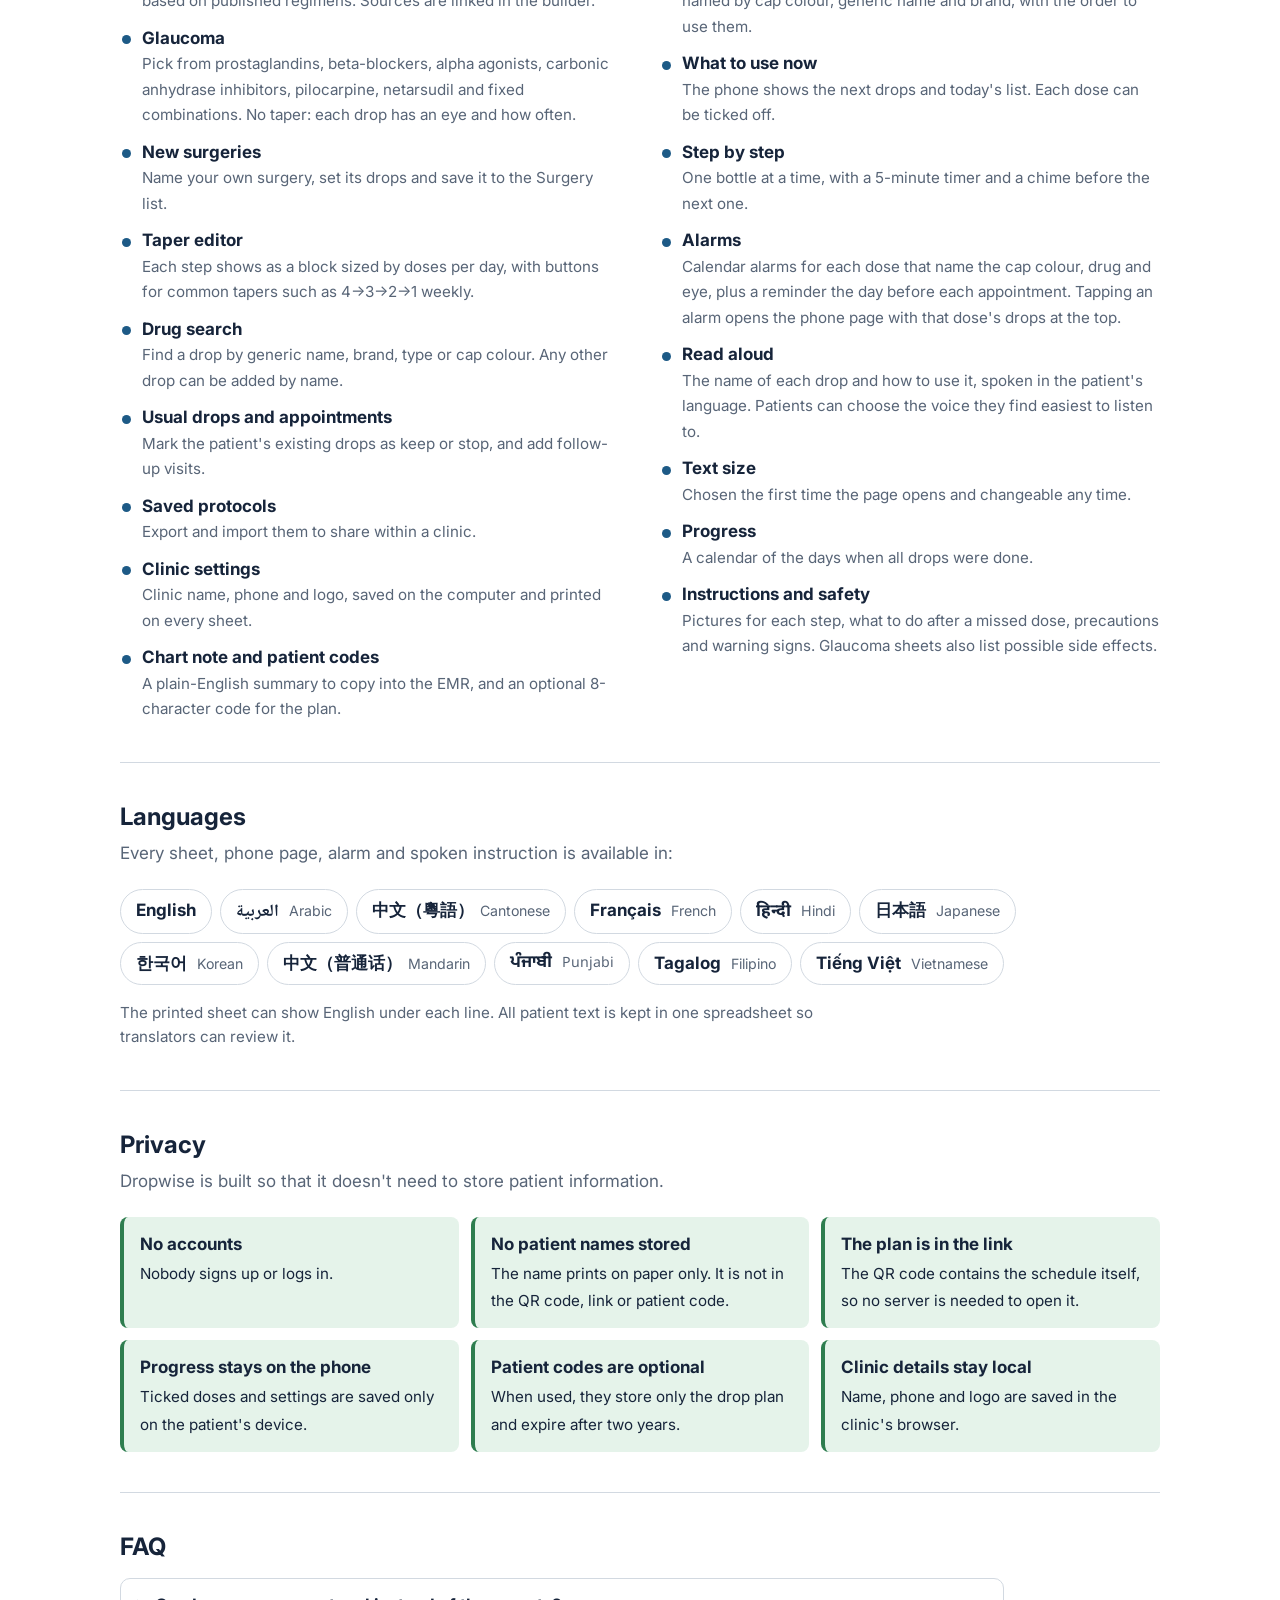
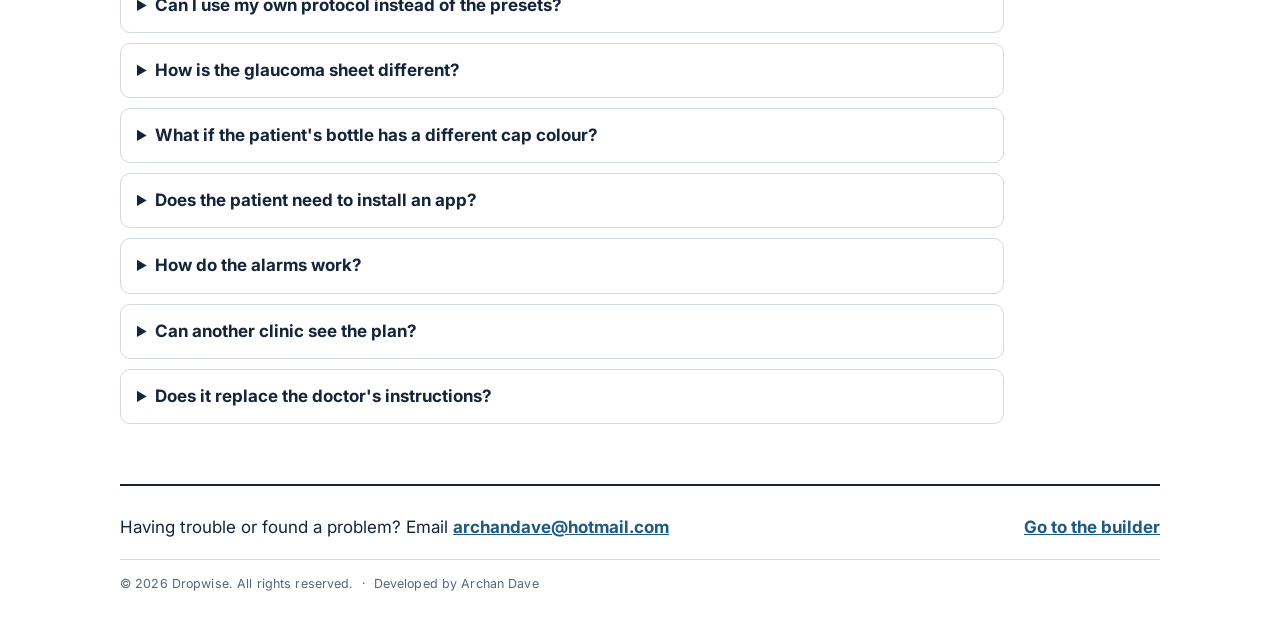
==== commit 8aa44d6a: "Add files via upload" ====
--- a/about.html
+++ b/about.html
@@ -4,10 +4,10 @@
 <meta charset="utf-8">
 <meta name="viewport" content="width=device-width, initial-scale=1, viewport-fit=cover">
 <title>About Dropwise</title>
-<meta name="description" content="What Dropwise does: eye drop schedules after eye surgery and for glaucoma, as a printed sheet and a phone page in eight languages.">
+<meta name="description" content="What Dropwise does: eye drop schedules after eye surgery and for glaucoma, as a printed sheet and a phone page in eleven languages.">
 <link rel="icon" href="icon.svg" type="image/svg+xml">
 <link rel="preconnect" href="https://fonts.googleapis.com">
-<link rel="stylesheet" href="https://fonts.googleapis.com/css2?family=Inter:wght@400;500;600;700&family=IBM+Plex+Mono:wght@500&family=Noto+Sans+Gurmukhi:wght@400;700&family=Noto+Naskh+Arabic:wght@400;700&display=swap">
+<link rel="stylesheet" href="https://fonts.googleapis.com/css2?family=Inter:wght@400;500;600;700&family=IBM+Plex+Mono:wght@500&family=Noto+Sans+Gurmukhi:wght@400;700&family=Noto+Naskh+Arabic:wght@400;700&family=Noto+Sans+Devanagari:wght@400;700&display=swap">
 <link rel="stylesheet" href="css/dropwise.css">
 <style>
 /* Layout: a hero that pairs a short description with a real pill card drawn by the app, then one section per topic. */
@@ -92,7 +92,7 @@
   <header class="hero">
     <div>
       <h1>About Dropwise</h1>
-      <p class="lede">Dropwise is a web tool for writing eye drop plans after eye surgery and for glaucoma. It prints a one-page sheet and makes a phone page with reminders, in eight languages.</p>
+      <p class="lede">Dropwise is a web tool for writing eye drop plans after eye surgery and for glaucoma. It prints a one-page sheet and makes a phone page with reminders, in eleven languages.</p>
       <div class="buttons">
         <a class="button solid" href="index.html">Open the builder</a>
         <a class="button ghost" id="exampleLink" href="patient.html" target="_blank" rel="noopener">Example phone page</a>
@@ -108,7 +108,7 @@
     <h2 id="who">Who it helps</h2>
     <p class="sub">Eye drop routines are hard to follow when the instructions are in a second language, the print is small, or the schedule changes every week.</p>
     <div class="cards">
-      <article><h3>Patients who prefer another language</h3><p>Sheets, phone pages, alarms and spoken instructions in eight languages.</p></article>
+      <article><h3>Patients who prefer another language</h3><p>Sheets, phone pages, alarms and spoken instructions in eleven languages.</p></article>
       <article><h3>Accessibility</h3><p>Large type, cap colours written as words, pictures for each step, and adjustable text size on the phone.</p></article>
       <article><h3>Long or complex tapers</h3><p>Trabeculectomy, DMEK and other plans with hourly drops or steroids that continue until the surgeon stops them.</p></article>
       <article><h3>People with glaucoma</h3><p>Daily drops with no end date, shown with when to use each one and its possible side effects.</p></article>
@@ -164,14 +164,17 @@
     <h2 id="langs">Languages</h2>
     <p class="sub">Every sheet, phone page, alarm and spoken instruction is available in:</p>
     <ul class="langs">
+      <li>English</li>
+      <li><span lang="ar" dir="rtl">العربية</span> <small>Arabic</small></li>
+      <li lang="zh-Hant">中文（粵語）<small>Cantonese</small></li>
+      <li lang="fr">Français <small>French</small></li>
+      <li lang="hi">हिन्दी <small>Hindi</small></li>
+      <li lang="ja">日本語 <small>Japanese</small></li>
+      <li lang="ko">한국어 <small>Korean</small></li>
       <li lang="zh-Hans">中文（普通话）<small>Mandarin</small></li>
-      <li lang="zh-Hant">中文（粵語）<small>Cantonese</small></li>
       <li lang="pa">ਪੰਜਾਬੀ <small>Punjabi</small></li>
-      <li><span lang="ar" dir="rtl">العربية</span> <small>Arabic</small></li>
-      <li lang="ko">한국어 <small>Korean</small></li>
+      <li lang="tl">Tagalog <small>Filipino</small></li>
       <li lang="vi">Tiếng Việt <small>Vietnamese</small></li>
-      <li lang="ja">日本語 <small>Japanese</small></li>
-      <li>English</li>
     </ul>
     <p class="note">The printed sheet can show English under each line. All patient text is kept in one spreadsheet so translators can review it.</p>
   </section>
--- a/css/dropwise.css
+++ b/css/dropwise.css
@@ -30,6 +30,7 @@
 /* Script-specific fonts */
 :lang(pa){font-family:"Noto Sans Gurmukhi",var(--f-body)}
 :lang(ar){font-family:"Noto Naskh Arabic",var(--f-body)}
+:lang(hi){font-family:var(--f-body),"Noto Sans Devanagari","Kohinoor Devanagari","Nirmala UI",sans-serif}
 :lang(zh-Hans){font-family:var(--f-body),"PingFang SC","Noto Sans CJK SC","Microsoft YaHei",sans-serif}
 :lang(zh-Hant){font-family:var(--f-body),"PingFang HK","PingFang TC","Noto Sans CJK TC","Microsoft JhengHei",sans-serif}
 :lang(ja){font-family:var(--f-body),"Hiragino Sans","Noto Sans CJK JP","Yu Gothic",sans-serif}
